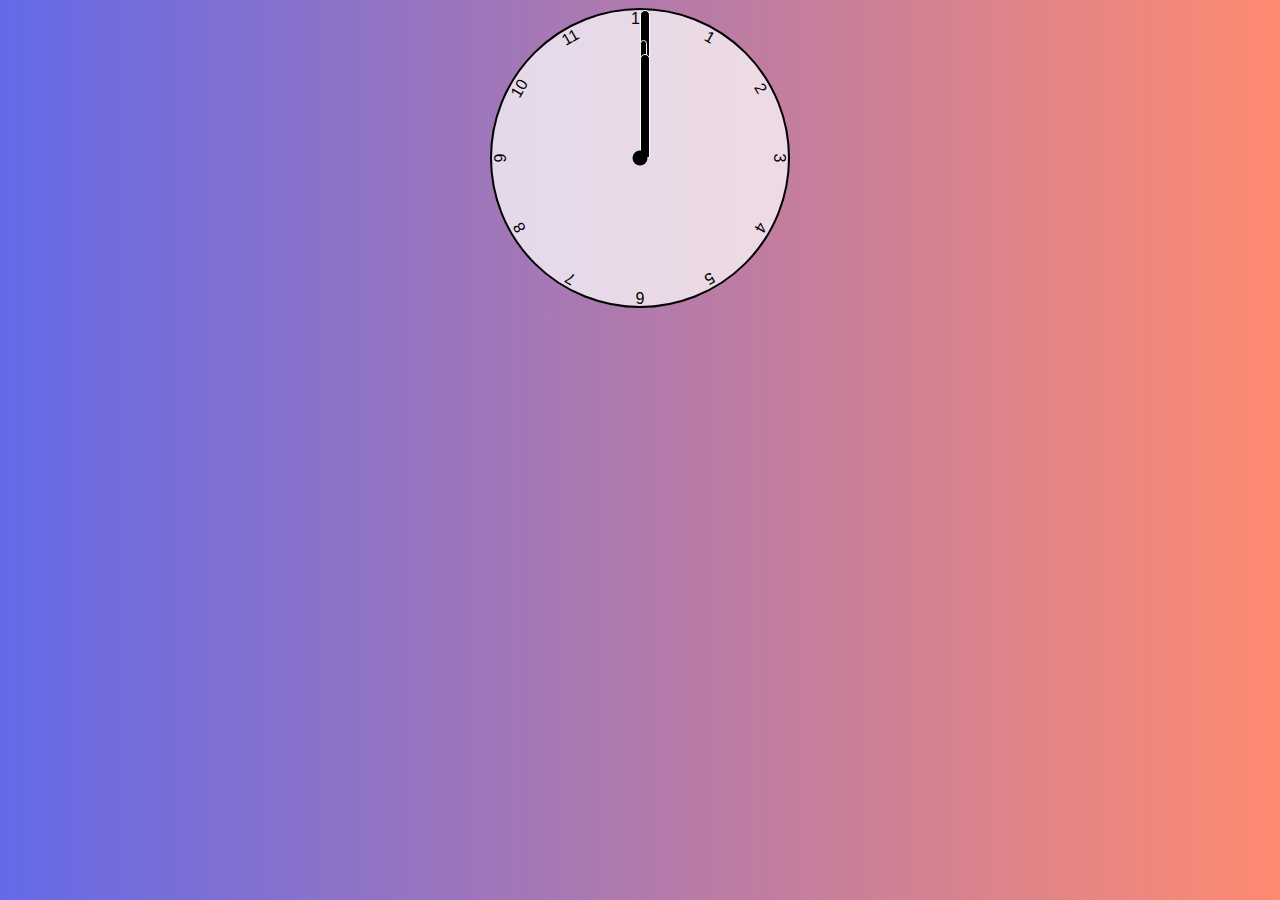
==== Clock-With-JavaScript/index.html @ 5e1a13eb "clock JS" ====
<!DOCTYPE html>
<html lang="en">
<head>
    <meta charset="UTF-8">
    <meta http-equiv="X-UA-Compatible" content="IE=edge">
    <meta name="viewport" content="width=device-width, initial-scale=1.0">
    <link rel="stylesheet" href="style.css">
    <title>Clock</title>
</head>
<body>
    <div class="clock">
        <div class="hand hour"></div>
        <div class="hand minute"></div>
        <div class="hand second"></div>
        <div class="number number1">1</div>
        <div class="number number2">2</div>
        <div class="number number3">3</div>
        <div class="number number4">4</div>
        <div class="number number5">5</div>
        <div class="number number6">6</div>
        <div class="number number7">7</div>
        <div class="number number8">8</div>
        <div class="number number9">9</div>
        <div class="number number10">10</div>
        <div class="number number11">11</div>
        <div class="number number12">12</div>
    </div>
</body>
</html>
---- Clock-With-JavaScript/style.css ----
*, *::after, *::before{
    box-sizing: border-box;
    font-family: Gotham Rounded, sans-serif;
}
body{
    background: linear-gradient(to right, rgba(10, 20, 218, 0.636), rgba(255, 110, 78, 0.805));
    display: flex;
    justify-content: center;
    align-items: center;
    min-width: 100vh;
    overflow: hidden;
}
.clock{
    width: 300px;
    height: 300px;
    background-color: rgba(254, 254, 254, 0.727);
    border-radius: 50%;
    border: 2px solid black;
    position: relative;
}
.clock .number{
    position: absolute;
    width: 100%;
    height: 100%;
    text-align: center;
    transform: rotate(var(--rotation));
}
.clock .number1{--rotation: 30deg;}
.clock .number2{--rotation: 60deg;}
.clock .number3{--rotation: 90deg;}
.clock .number4{--rotation: 120deg;}
.clock .number5{--rotation: 150deg;}
.clock .number6{--rotation: 180deg;}
.clock .number7{--rotation: 210deg;}
.clock .number8{--rotation: 240deg;}
.clock .number9{--rotation: 270deg;}
.clock .number10{--rotation: 300deg;}
.clock .number11{--rotation: 330deg;}
.clock .hand{
    position: absolute;
    bottom: 50%;
    left: 50%;
    width: 10px;
    height: 50%;
    background-color: black;
    border: 1px solid white;
    border-top-left-radius: 10px;
    border-top-right-radius: 10px;
    transform-origin: bottom;
    z-index: 10;
    transform: translateX(-50%) rotate(cal(var(--rotation)* 1deg));
}
.clock::after{
    content: '';
    position: absolute;
    background-color: black;
    z-index: 11;
    width: 15px;
    height: 15px;
    top: 50%;
    left: 50%;
    transform: translate(-50%, -50%);
    border-radius: 50%;
}
.clock .hand.second{
    width: 3px;
    height: 45%;
    background-color: red;
} 
.clock .hand.minute{
    width: 7px;
    height: 40%;
    background-color: black;
} 
.clock .hand.second{
    width: 10px;
    height: 35%;
    background-color: black;
}
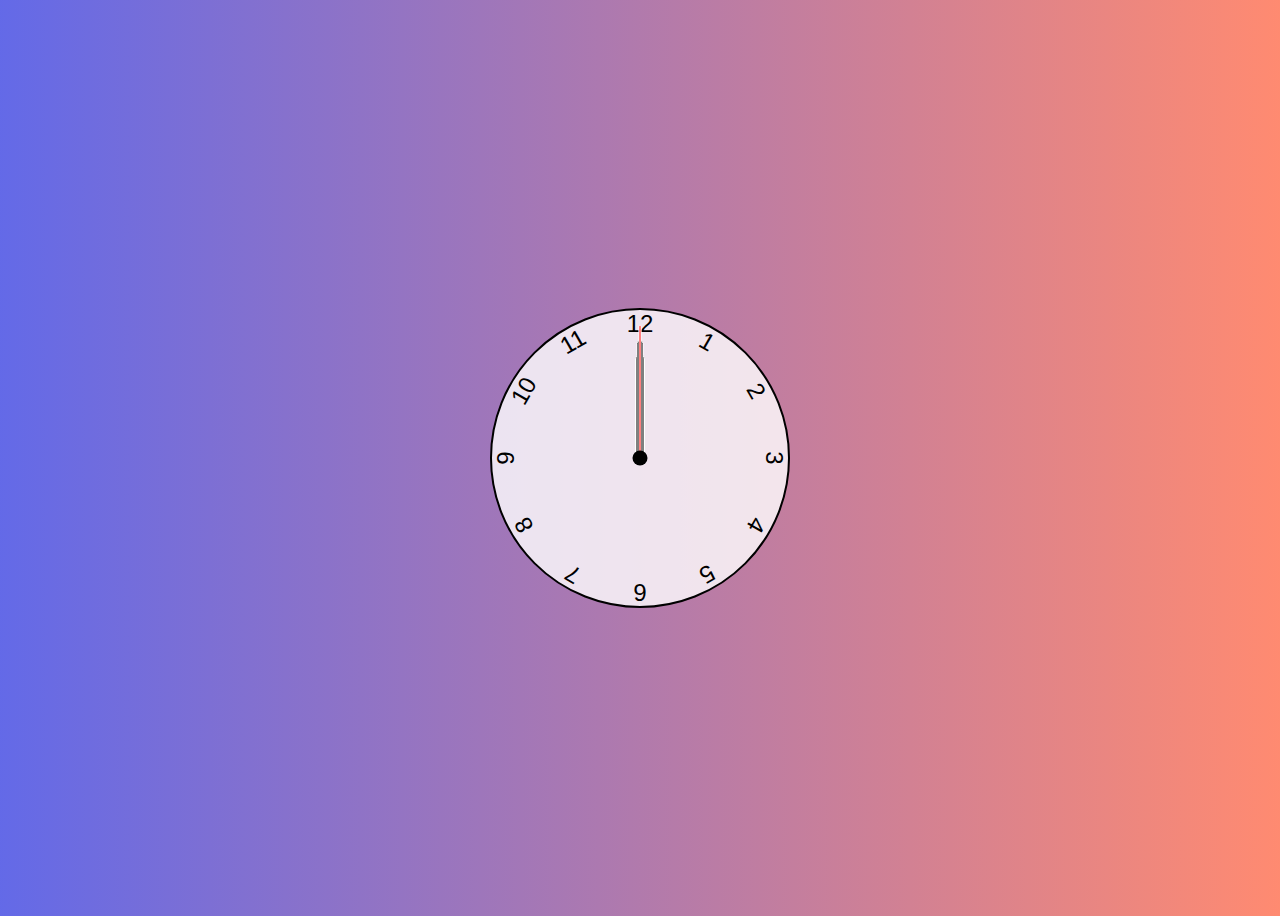
==== commit 8a706bf7: "Just checking" ====
--- a/Clock-With-JavaScript/index.html
+++ b/Clock-With-JavaScript/index.html
@@ -25,5 +25,6 @@
         <div class="number number11">11</div>
         <div class="number number12">12</div>
     </div>
+    <script src="./app.js"></script>
 </body>
 </html>--- a/Clock-With-JavaScript/style.css
+++ b/Clock-With-JavaScript/style.css
@@ -5,25 +5,29 @@
 body{
     background: linear-gradient(to right, rgba(10, 20, 218, 0.636), rgba(255, 110, 78, 0.805));
     display: flex;
-    justify-content: center;
-    align-items: center;
-    min-width: 100vh;
-    overflow: hidden;
+  justify-content: center;
+  align-items: center;
+  min-height: 100vh;
+  overflow: hidden;
 }
-.clock{
-    width: 300px;
-    height: 300px;
-    background-color: rgba(254, 254, 254, 0.727);
-    border-radius: 50%;
-    border: 2px solid black;
-    position: relative;
+
+.clock {
+  width: 300px;
+  height: 300px;
+  background-color: rgba(255, 255, 255, .8);
+  border-radius: 50%;
+  border: 2px solid black;
+  position: relative;
 }
-.clock .number{
-    position: absolute;
-    width: 100%;
-    height: 100%;
-    text-align: center;
-    transform: rotate(var(--rotation));
+
+.clock .number {
+  --rotation: 0;
+  position: absolute;
+  width: 100%;
+  height: 100%;
+  text-align: center;
+  transform: rotate(var(--rotation));
+  font-size: 1.5rem;
 }
 .clock .number1{--rotation: 30deg;}
 .clock .number2{--rotation: 60deg;}
@@ -36,21 +40,19 @@
 .clock .number9{--rotation: 270deg;}
 .clock .number10{--rotation: 300deg;}
 .clock .number11{--rotation: 330deg;}
-.clock .hand{
+.clock .hand {
+    --rotation: 0;
     position: absolute;
     bottom: 50%;
     left: 50%;
-    width: 10px;
-    height: 50%;
-    background-color: black;
     border: 1px solid white;
     border-top-left-radius: 10px;
     border-top-right-radius: 10px;
     transform-origin: bottom;
     z-index: 10;
-    transform: translateX(-50%) rotate(cal(var(--rotation)* 1deg));
-}
-.clock::after{
+    transform: translateX(-50%) rotate(calc(var(--rotation) * 1deg));
+  }
+  .clock::after {
     content: '';
     position: absolute;
     background-color: black;
@@ -61,19 +63,22 @@
     left: 50%;
     transform: translate(-50%, -50%);
     border-radius: 50%;
-}
-.clock .hand.second{
+  }
+  
+  .clock .hand.second {
     width: 3px;
     height: 45%;
     background-color: red;
-} 
-.clock .hand.minute{
+  }
+  
+  .clock .hand.minute {
     width: 7px;
     height: 40%;
     background-color: black;
-} 
-.clock .hand.second{
+  }
+  
+  .clock .hand.hour {
     width: 10px;
     height: 35%;
     background-color: black;
-} +  }
